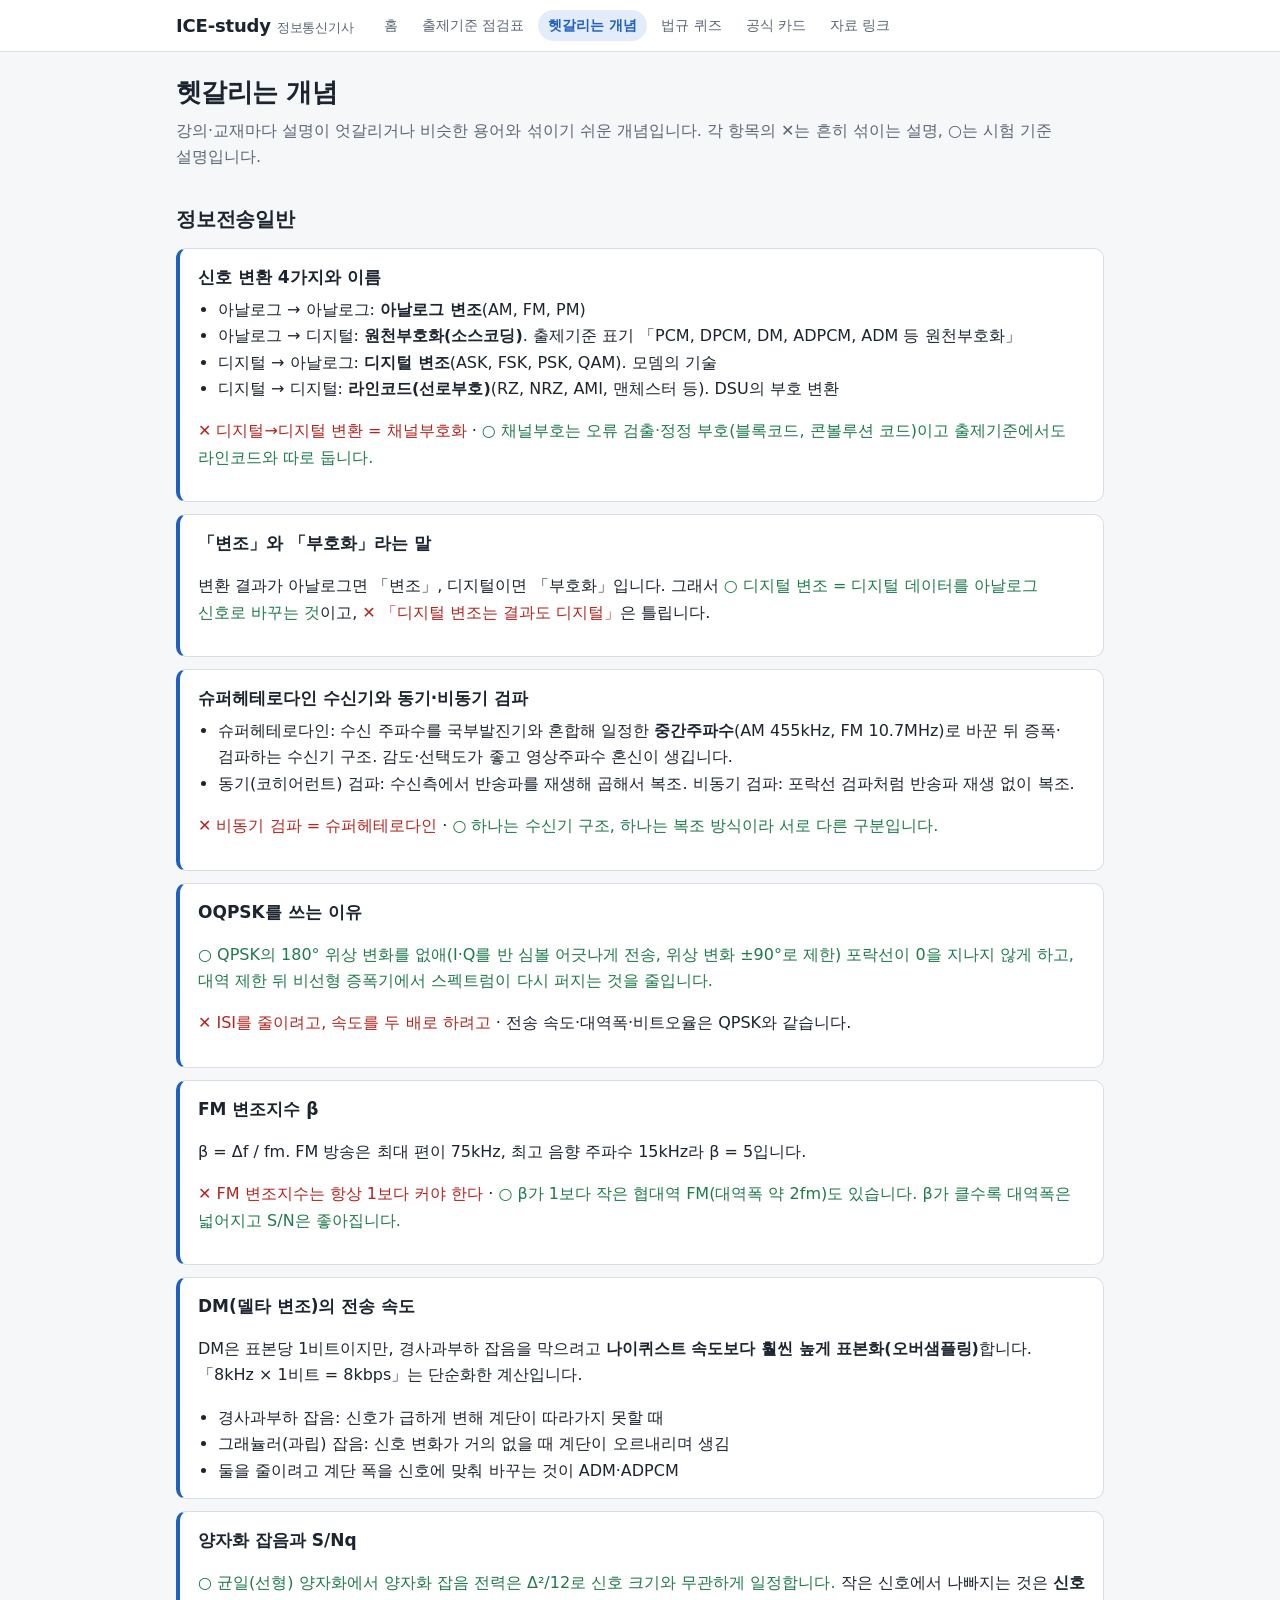
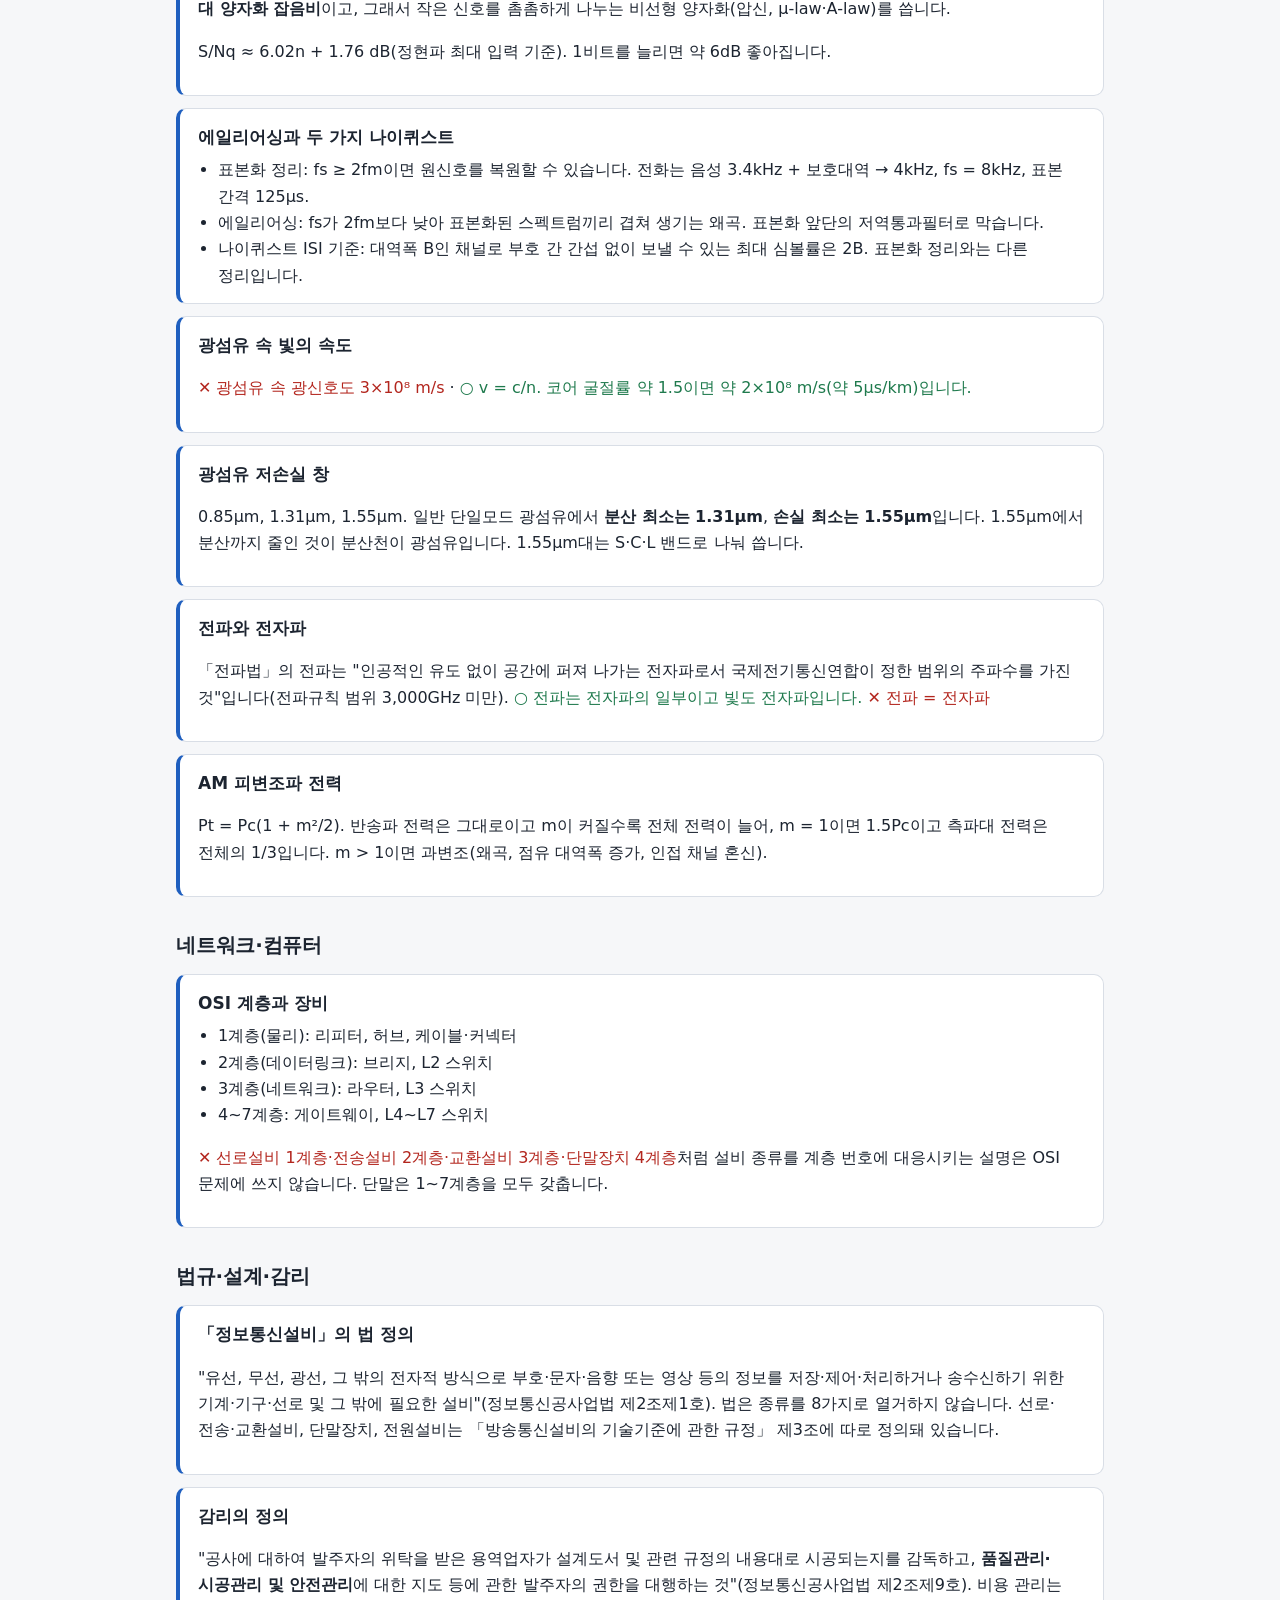
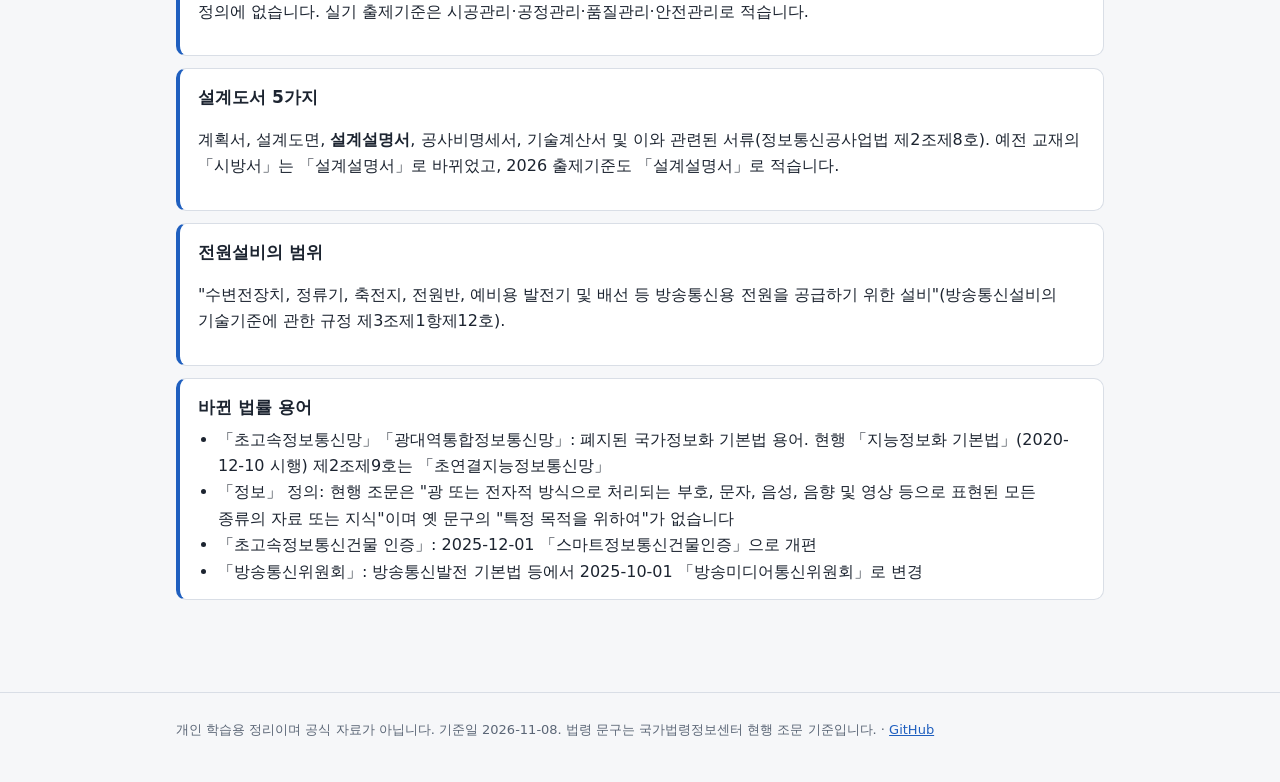
==== concepts.html @ 1193429b "정보통신기사 학습 정리 사이트 첫 판 - 홈: 시험 개요, 2026 출제기준 주요 변화, 학습 단계 - 출제기준 점검표: 필기 5과목·실기 세세항목 225개, 2025판 대비 신설" ====
<!doctype html>
<html lang="ko">
<head>
<meta charset="utf-8">
<meta name="viewport" content="width=device-width, initial-scale=1">
<title>헷갈리는 개념 · ICE-study</title>
<meta name="description" content="정보통신기사에서 혼동하기 쉬운 개념 정리">
<link rel="stylesheet" href="assets/style.css">
<link rel="icon" href="data:image/svg+xml,%3Csvg xmlns=%27http://www.w3.org/2000/svg%27 viewBox=%270 0 32 32%27%3E%3Crect width=%2732%27 height=%2732%27 rx=%277%27 fill=%27%231f5fbf%27/%3E%3Ctext x=%2716%27 y=%2721%27 font-size=%2711%27 text-anchor=%27middle%27 fill=%27white%27 font-family=%27sans-serif%27 font-weight=%27700%27%3EICE%3C/text%3E%3C/svg%3E">
</head>
<body>
<header class="site"><div class="site-inner">
  <a class="brand" href="index.html">ICE-study<small>정보통신기사</small></a>
  <nav class="menu">
    <a href="index.html">홈</a>
    <a href="syllabus.html">출제기준 점검표</a>
    <a href="concepts.html" aria-current="page">헷갈리는 개념</a>
    <a href="quiz.html">법규 퀴즈</a>
    <a href="formulas.html">공식 카드</a>
    <a href="links.html">자료 링크</a>
  </nav>
</div></header>

<main>
  <h1>헷갈리는 개념</h1>
  <p class="lead">강의·교재마다 설명이 엇갈리거나 비슷한 용어와 섞이기 쉬운 개념입니다. 각 항목의 <span class="wrong">✕</span>는 흔히 섞이는 설명, <span class="right">○</span>는 시험 기준 설명입니다.</p>

  <h2>정보전송일반</h2>

  <div class="concept">
    <h3>신호 변환 4가지와 이름</h3>
    <ul>
      <li>아날로그 → 아날로그: <b>아날로그 변조</b>(AM, FM, PM)</li>
      <li>아날로그 → 디지털: <b>원천부호화(소스코딩)</b>. 출제기준 표기 「PCM, DPCM, DM, ADPCM, ADM 등 원천부호화」</li>
      <li>디지털 → 아날로그: <b>디지털 변조</b>(ASK, FSK, PSK, QAM). 모뎀의 기술</li>
      <li>디지털 → 디지털: <b>라인코드(선로부호)</b>(RZ, NRZ, AMI, 맨체스터 등). DSU의 부호 변환</li>
    </ul>
    <p><span class="wrong">✕ 디지털→디지털 변환 = 채널부호화</span> · <span class="right">○ 채널부호는 오류 검출·정정 부호(블록코드, 콘볼루션 코드)이고 출제기준에서도 라인코드와 따로 둡니다.</span></p>
  </div>

  <div class="concept">
    <h3>「변조」와 「부호화」라는 말</h3>
    <p>변환 결과가 아날로그면 「변조」, 디지털이면 「부호화」입니다. 그래서 <span class="right">○ 디지털 변조 = 디지털 데이터를 아날로그 신호로 바꾸는 것</span>이고, <span class="wrong">✕ 「디지털 변조는 결과도 디지털」</span>은 틀립니다.</p>
  </div>

  <div class="concept">
    <h3>슈퍼헤테로다인 수신기와 동기·비동기 검파</h3>
    <ul>
      <li>슈퍼헤테로다인: 수신 주파수를 국부발진기와 혼합해 일정한 <b>중간주파수</b>(AM 455kHz, FM 10.7MHz)로 바꾼 뒤 증폭·검파하는 수신기 구조. 감도·선택도가 좋고 영상주파수 혼신이 생깁니다.</li>
      <li>동기(코히어런트) 검파: 수신측에서 반송파를 재생해 곱해서 복조. 비동기 검파: 포락선 검파처럼 반송파 재생 없이 복조.</li>
    </ul>
    <p><span class="wrong">✕ 비동기 검파 = 슈퍼헤테로다인</span> · <span class="right">○ 하나는 수신기 구조, 하나는 복조 방식이라 서로 다른 구분입니다.</span></p>
  </div>

  <div class="concept">
    <h3>OQPSK를 쓰는 이유</h3>
    <p><span class="right">○ QPSK의 180° 위상 변화를 없애(I·Q를 반 심볼 어긋나게 전송, 위상 변화 ±90°로 제한) 포락선이 0을 지나지 않게 하고, 대역 제한 뒤 비선형 증폭기에서 스펙트럼이 다시 퍼지는 것을 줄입니다.</span></p>
    <p><span class="wrong">✕ ISI를 줄이려고, 속도를 두 배로 하려고</span> · 전송 속도·대역폭·비트오율은 QPSK와 같습니다.</p>
  </div>

  <div class="concept">
    <h3>FM 변조지수 β</h3>
    <p>β = Δf / fm. FM 방송은 최대 편이 75kHz, 최고 음향 주파수 15kHz라 β = 5입니다.</p>
    <p><span class="wrong">✕ FM 변조지수는 항상 1보다 커야 한다</span> · <span class="right">○ β가 1보다 작은 협대역 FM(대역폭 약 2fm)도 있습니다. β가 클수록 대역폭은 넓어지고 S/N은 좋아집니다.</span></p>
  </div>

  <div class="concept">
    <h3>DM(델타 변조)의 전송 속도</h3>
    <p>DM은 표본당 1비트이지만, 경사과부하 잡음을 막으려고 <b>나이퀴스트 속도보다 훨씬 높게 표본화(오버샘플링)</b>합니다. 「8kHz × 1비트 = 8kbps」는 단순화한 계산입니다.</p>
    <ul>
      <li>경사과부하 잡음: 신호가 급하게 변해 계단이 따라가지 못할 때</li>
      <li>그래뉼러(과립) 잡음: 신호 변화가 거의 없을 때 계단이 오르내리며 생김</li>
      <li>둘을 줄이려고 계단 폭을 신호에 맞춰 바꾸는 것이 ADM·ADPCM</li>
    </ul>
  </div>

  <div class="concept">
    <h3>양자화 잡음과 S/Nq</h3>
    <p><span class="right">○ 균일(선형) 양자화에서 양자화 잡음 전력은 Δ²/12로 신호 크기와 무관하게 일정합니다.</span> 작은 신호에서 나빠지는 것은 <b>신호 대 양자화 잡음비</b>이고, 그래서 작은 신호를 촘촘하게 나누는 비선형 양자화(압신, μ-law·A-law)를 씁니다.</p>
    <p>S/Nq ≈ 6.02n + 1.76 dB(정현파 최대 입력 기준). 1비트를 늘리면 약 6dB 좋아집니다.</p>
  </div>

  <div class="concept">
    <h3>에일리어싱과 두 가지 나이퀴스트</h3>
    <ul>
      <li>표본화 정리: fs ≥ 2fm이면 원신호를 복원할 수 있습니다. 전화는 음성 3.4kHz + 보호대역 → 4kHz, fs = 8kHz, 표본 간격 125μs.</li>
      <li>에일리어싱: fs가 2fm보다 낮아 표본화된 스펙트럼끼리 겹쳐 생기는 왜곡. 표본화 앞단의 저역통과필터로 막습니다.</li>
      <li>나이퀴스트 ISI 기준: 대역폭 B인 채널로 부호 간 간섭 없이 보낼 수 있는 최대 심볼률은 2B. 표본화 정리와는 다른 정리입니다.</li>
    </ul>
  </div>

  <div class="concept">
    <h3>광섬유 속 빛의 속도</h3>
    <p><span class="wrong">✕ 광섬유 속 광신호도 3×10⁸ m/s</span> · <span class="right">○ v = c/n. 코어 굴절률 약 1.5이면 약 2×10⁸ m/s(약 5μs/km)입니다.</span></p>
  </div>

  <div class="concept">
    <h3>광섬유 저손실 창</h3>
    <p>0.85μm, 1.31μm, 1.55μm. 일반 단일모드 광섬유에서 <b>분산 최소는 1.31μm</b>, <b>손실 최소는 1.55μm</b>입니다. 1.55μm에서 분산까지 줄인 것이 분산천이 광섬유입니다. 1.55μm대는 S·C·L 밴드로 나눠 씁니다.</p>
  </div>

  <div class="concept">
    <h3>전파와 전자파</h3>
    <p>「전파법」의 전파는 "인공적인 유도 없이 공간에 퍼져 나가는 전자파로서 국제전기통신연합이 정한 범위의 주파수를 가진 것"입니다(전파규칙 범위 3,000GHz 미만). <span class="right">○ 전파는 전자파의 일부이고 빛도 전자파입니다.</span> <span class="wrong">✕ 전파 = 전자파</span></p>
  </div>

  <div class="concept">
    <h3>AM 피변조파 전력</h3>
    <p>Pt = Pc(1 + m²/2). 반송파 전력은 그대로이고 m이 커질수록 전체 전력이 늘어, m = 1이면 1.5Pc이고 측파대 전력은 전체의 1/3입니다. m > 1이면 과변조(왜곡, 점유 대역폭 증가, 인접 채널 혼신).</p>
  </div>

  <h2>네트워크·컴퓨터</h2>

  <div class="concept">
    <h3>OSI 계층과 장비</h3>
    <ul>
      <li>1계층(물리): 리피터, 허브, 케이블·커넥터</li>
      <li>2계층(데이터링크): 브리지, L2 스위치</li>
      <li>3계층(네트워크): 라우터, L3 스위치</li>
      <li>4~7계층: 게이트웨이, L4~L7 스위치</li>
    </ul>
    <p><span class="wrong">✕ 선로설비 1계층·전송설비 2계층·교환설비 3계층·단말장치 4계층</span>처럼 설비 종류를 계층 번호에 대응시키는 설명은 OSI 문제에 쓰지 않습니다. 단말은 1~7계층을 모두 갖춥니다.</p>
  </div>

  <h2>법규·설계·감리</h2>

  <div class="concept">
    <h3>「정보통신설비」의 법 정의</h3>
    <p>"유선, 무선, 광선, 그 밖의 전자적 방식으로 부호·문자·음향 또는 영상 등의 정보를 저장·제어·처리하거나 송수신하기 위한 기계·기구·선로 및 그 밖에 필요한 설비"(정보통신공사업법 제2조제1호). 법은 종류를 8가지로 열거하지 않습니다. 선로·전송·교환설비, 단말장치, 전원설비는 「방송통신설비의 기술기준에 관한 규정」 제3조에 따로 정의돼 있습니다.</p>
  </div>

  <div class="concept">
    <h3>감리의 정의</h3>
    <p>"공사에 대하여 발주자의 위탁을 받은 용역업자가 설계도서 및 관련 규정의 내용대로 시공되는지를 감독하고, <b>품질관리·시공관리 및 안전관리</b>에 대한 지도 등에 관한 발주자의 권한을 대행하는 것"(정보통신공사업법 제2조제9호). 비용 관리는 정의에 없습니다. 실기 출제기준은 시공관리·공정관리·품질관리·안전관리로 적습니다.</p>
  </div>

  <div class="concept">
    <h3>설계도서 5가지</h3>
    <p>계획서, 설계도면, <b>설계설명서</b>, 공사비명세서, 기술계산서 및 이와 관련된 서류(정보통신공사업법 제2조제8호). 예전 교재의 「시방서」는 「설계설명서」로 바뀌었고, 2026 출제기준도 「설계설명서」로 적습니다.</p>
  </div>

  <div class="concept">
    <h3>전원설비의 범위</h3>
    <p>"수변전장치, 정류기, 축전지, 전원반, 예비용 발전기 및 배선 등 방송통신용 전원을 공급하기 위한 설비"(방송통신설비의 기술기준에 관한 규정 제3조제1항제12호).</p>
  </div>

  <div class="concept">
    <h3>바뀐 법률 용어</h3>
    <ul>
      <li>「초고속정보통신망」「광대역통합정보통신망」: 폐지된 국가정보화 기본법 용어. 현행 「지능정보화 기본법」(2020-12-10 시행) 제2조제9호는 「초연결지능정보통신망」</li>
      <li>「정보」 정의: 현행 조문은 "광 또는 전자적 방식으로 처리되는 부호, 문자, 음성, 음향 및 영상 등으로 표현된 모든 종류의 자료 또는 지식"이며 옛 문구의 "특정 목적을 위하여"가 없습니다</li>
      <li>「초고속정보통신건물 인증」: 2025-12-01 「스마트정보통신건물인증」으로 개편</li>
      <li>「방송통신위원회」: 방송통신발전 기본법 등에서 2025-10-01 「방송미디어통신위원회」로 변경</li>
    </ul>
  </div>
</main>

<footer class="site"><div class="site-inner">
  개인 학습용 정리이며 공식 자료가 아닙니다. 기준일 2026-11-08. 법령 문구는 국가법령정보센터 현행 조문 기준입니다.
  · <a href="https://github.com/sumilee-phd/ICE-study">GitHub</a>
</div></footer>
</body>
</html>
---- assets/style.css ----
:root {
  --bg: #f6f7f9;
  --surface: #ffffff;
  --surface-2: #eef1f5;
  --text: #1c2430;
  --muted: #5b6676;
  --line: #d9dee6;
  --accent: #1f5fbf;
  --accent-soft: #e3ecfa;
  --new: #b4501b;
  --new-soft: #fbeadf;
  --ok: #1f7a4d;
  --ok-soft: #e1f3ea;
  --bad: #b3261e;
  --bad-soft: #fbe4e2;
  --radius: 10px;
  --font: "Pretendard", "Apple SD Gothic Neo", "Malgun Gothic", "Noto Sans KR", system-ui, sans-serif;
  --mono: "D2Coding", "Consolas", ui-monospace, monospace;
}
@media (prefers-color-scheme: dark) {
  :root {
    --bg: #12161c;
    --surface: #1a2029;
    --surface-2: #232b36;
    --text: #e6eaf0;
    --muted: #9aa5b4;
    --line: #2f3946;
    --accent: #7fb0ff;
    --accent-soft: #1d2d47;
    --new: #f0a06a;
    --new-soft: #3a2619;
    --ok: #6fd3a0;
    --ok-soft: #173327;
    --bad: #ff8a80;
    --bad-soft: #3d1e1c;
  }
}
* { box-sizing: border-box; }
html { -webkit-text-size-adjust: 100%; }
body {
  margin: 0;
  background: var(--bg);
  color: var(--text);
  font-family: var(--font);
  font-size: 16px;
  line-height: 1.65;
  word-break: keep-all;
  overflow-wrap: anywhere;
}
a { color: var(--accent); }
header.site {
  background: var(--surface);
  border-bottom: 1px solid var(--line);
  position: sticky;
  top: 0;
  z-index: 10;
}
.site-inner, main { max-width: 960px; margin: 0 auto; padding: 0 16px; }
.site-inner { display: flex; flex-wrap: wrap; align-items: center; gap: 8px 20px; padding-top: 10px; padding-bottom: 10px; }
.brand { font-weight: 800; font-size: 18px; color: var(--text); text-decoration: none; letter-spacing: -0.01em; }
.brand small { font-weight: 500; color: var(--muted); font-size: 13px; margin-left: 6px; }
nav.menu { display: flex; flex-wrap: wrap; gap: 4px; }
nav.menu a {
  text-decoration: none;
  color: var(--muted);
  padding: 4px 10px;
  border-radius: 999px;
  font-size: 14px;
}
nav.menu a:hover { background: var(--surface-2); color: var(--text); }
nav.menu a[aria-current="page"] { background: var(--accent-soft); color: var(--accent); font-weight: 700; }
main { padding-top: 24px; padding-bottom: 48px; }
h1 { font-size: 26px; line-height: 1.3; margin: 0 0 8px; letter-spacing: -0.02em; }
h2 { font-size: 20px; margin: 32px 0 12px; letter-spacing: -0.01em; }
h3 { font-size: 17px; margin: 20px 0 8px; }
p.lead { color: var(--muted); margin: 0 0 20px; }
.note { font-size: 14px; color: var(--muted); }
.grid { display: grid; grid-template-columns: repeat(auto-fill, minmax(260px, 1fr)); gap: 12px; }
.card {
  background: var(--surface);
  border: 1px solid var(--line);
  border-radius: var(--radius);
  padding: 16px 18px;
}
a.card { display: block; text-decoration: none; color: var(--text); }
a.card:hover { border-color: var(--accent); }
.card h3 { margin-top: 0; }
.card p { margin: 6px 0 0; color: var(--muted); font-size: 15px; }
table { width: 100%; border-collapse: collapse; background: var(--surface); border: 1px solid var(--line); border-radius: var(--radius); overflow: hidden; font-size: 15px; }
th, td { text-align: left; padding: 9px 12px; border-bottom: 1px solid var(--line); vertical-align: top; }
th { background: var(--surface-2); font-weight: 700; }
tr:last-child td { border-bottom: 0; }
.table-wrap { overflow-x: auto; }
.tag { display: inline-block; font-size: 12px; font-weight: 700; padding: 1px 7px; border-radius: 999px; vertical-align: 1px; margin-left: 4px; white-space: nowrap; }
.tag.new { background: var(--new-soft); color: var(--new); }
.tag.chg { background: var(--accent-soft); color: var(--accent); }
.tag.ok { background: var(--ok-soft); color: var(--ok); }
.tag.bad { background: var(--bad-soft); color: var(--bad); }
code, .formula { font-family: var(--mono); }
.formula {
  display: block;
  background: var(--surface-2);
  border-radius: 8px;
  padding: 10px 12px;
  margin: 8px 0;
  font-size: 15px;
  overflow-x: auto;
  white-space: pre-wrap;
}
button, .btn {
  font: inherit;
  font-size: 14px;
  border: 1px solid var(--line);
  background: var(--surface);
  color: var(--text);
  padding: 6px 14px;
  border-radius: 8px;
  cursor: pointer;
}
button:hover { border-color: var(--accent); }
button.primary { background: var(--accent); border-color: var(--accent); color: #fff; }
@media (prefers-color-scheme: dark) { button.primary { color: #0d1420; } }
.toolbar { display: flex; flex-wrap: wrap; gap: 8px; align-items: center; margin: 12px 0 16px; }
.toolbar label { font-size: 14px; color: var(--muted); display: inline-flex; gap: 6px; align-items: center; }

/* 출제기준 점검표 */
details.subject { background: var(--surface); border: 1px solid var(--line); border-radius: var(--radius); margin-bottom: 12px; }
details.subject > summary { cursor: pointer; padding: 14px 18px; font-weight: 800; font-size: 17px; display: flex; flex-wrap: wrap; gap: 8px 12px; align-items: center; list-style: none; }
details.subject > summary::-webkit-details-marker { display: none; }
details.subject > summary::before { content: "▸"; color: var(--muted); }
details.subject[open] > summary::before { content: "▾"; }
.progress { flex: 1 1 160px; min-width: 120px; height: 8px; background: var(--surface-2); border-radius: 999px; overflow: hidden; }
.progress > span { display: block; height: 100%; background: var(--accent); width: 0; transition: width .2s; }
.pct { font-size: 13px; font-weight: 600; color: var(--muted); }
.subject-body { padding: 0 18px 14px; }
.main-item { margin-top: 14px; }
.main-item > h3 { font-size: 16px; margin: 0 0 6px; padding-top: 10px; border-top: 1px solid var(--line); }
.sub-item { margin: 8px 0 4px 2px; font-weight: 700; font-size: 15px; color: var(--muted); }
ul.checks { list-style: none; margin: 0; padding: 0; }
ul.checks li { display: flex; gap: 10px; align-items: flex-start; padding: 5px 0; }
ul.checks input { margin-top: 5px; width: 17px; height: 17px; flex: 0 0 auto; accent-color: var(--accent); }
ul.checks li.done label { color: var(--muted); text-decoration: line-through; text-decoration-color: var(--line); }
.hidden { display: none !important; }

/* 개념 카드 */
.concept { background: var(--surface); border: 1px solid var(--line); border-left: 4px solid var(--accent); border-radius: var(--radius); padding: 14px 18px; margin-bottom: 12px; }
.concept h3 { margin: 0 0 6px; }
.concept .wrong { color: var(--bad); }
.concept .right { color: var(--ok); }
.concept ul { margin: 6px 0 0; padding-left: 20px; }

/* 퀴즈 */
.q { background: var(--surface); border: 1px solid var(--line); border-radius: var(--radius); padding: 14px 18px; margin-bottom: 12px; }
.q .stem { font-weight: 600; margin-bottom: 10px; }
.q .opts { display: flex; flex-wrap: wrap; gap: 8px; }
.q .opts button { min-width: 64px; text-align: left; }
.q .opts.col { flex-direction: column; }
.q .opts.col button { width: 100%; }
.q button.correct { background: var(--ok-soft); border-color: var(--ok); color: var(--ok); font-weight: 700; }
.q button.incorrect { background: var(--bad-soft); border-color: var(--bad); color: var(--bad); }
.q .exp { margin-top: 10px; font-size: 15px; padding: 10px 12px; border-radius: 8px; background: var(--surface-2); }
.q .src { display: block; margin-top: 4px; font-size: 13px; color: var(--muted); }
.score { position: sticky; top: 58px; background: var(--surface); border: 1px solid var(--line); border-radius: var(--radius); padding: 8px 14px; font-weight: 700; z-index: 5; }

footer.site { border-top: 1px solid var(--line); margin-top: 32px; padding: 16px 0 32px; color: var(--muted); font-size: 13px; }
footer.site .site-inner { display: block; }
@media (max-width: 520px) {
  h1 { font-size: 22px; }
  .score { top: 96px; }
}
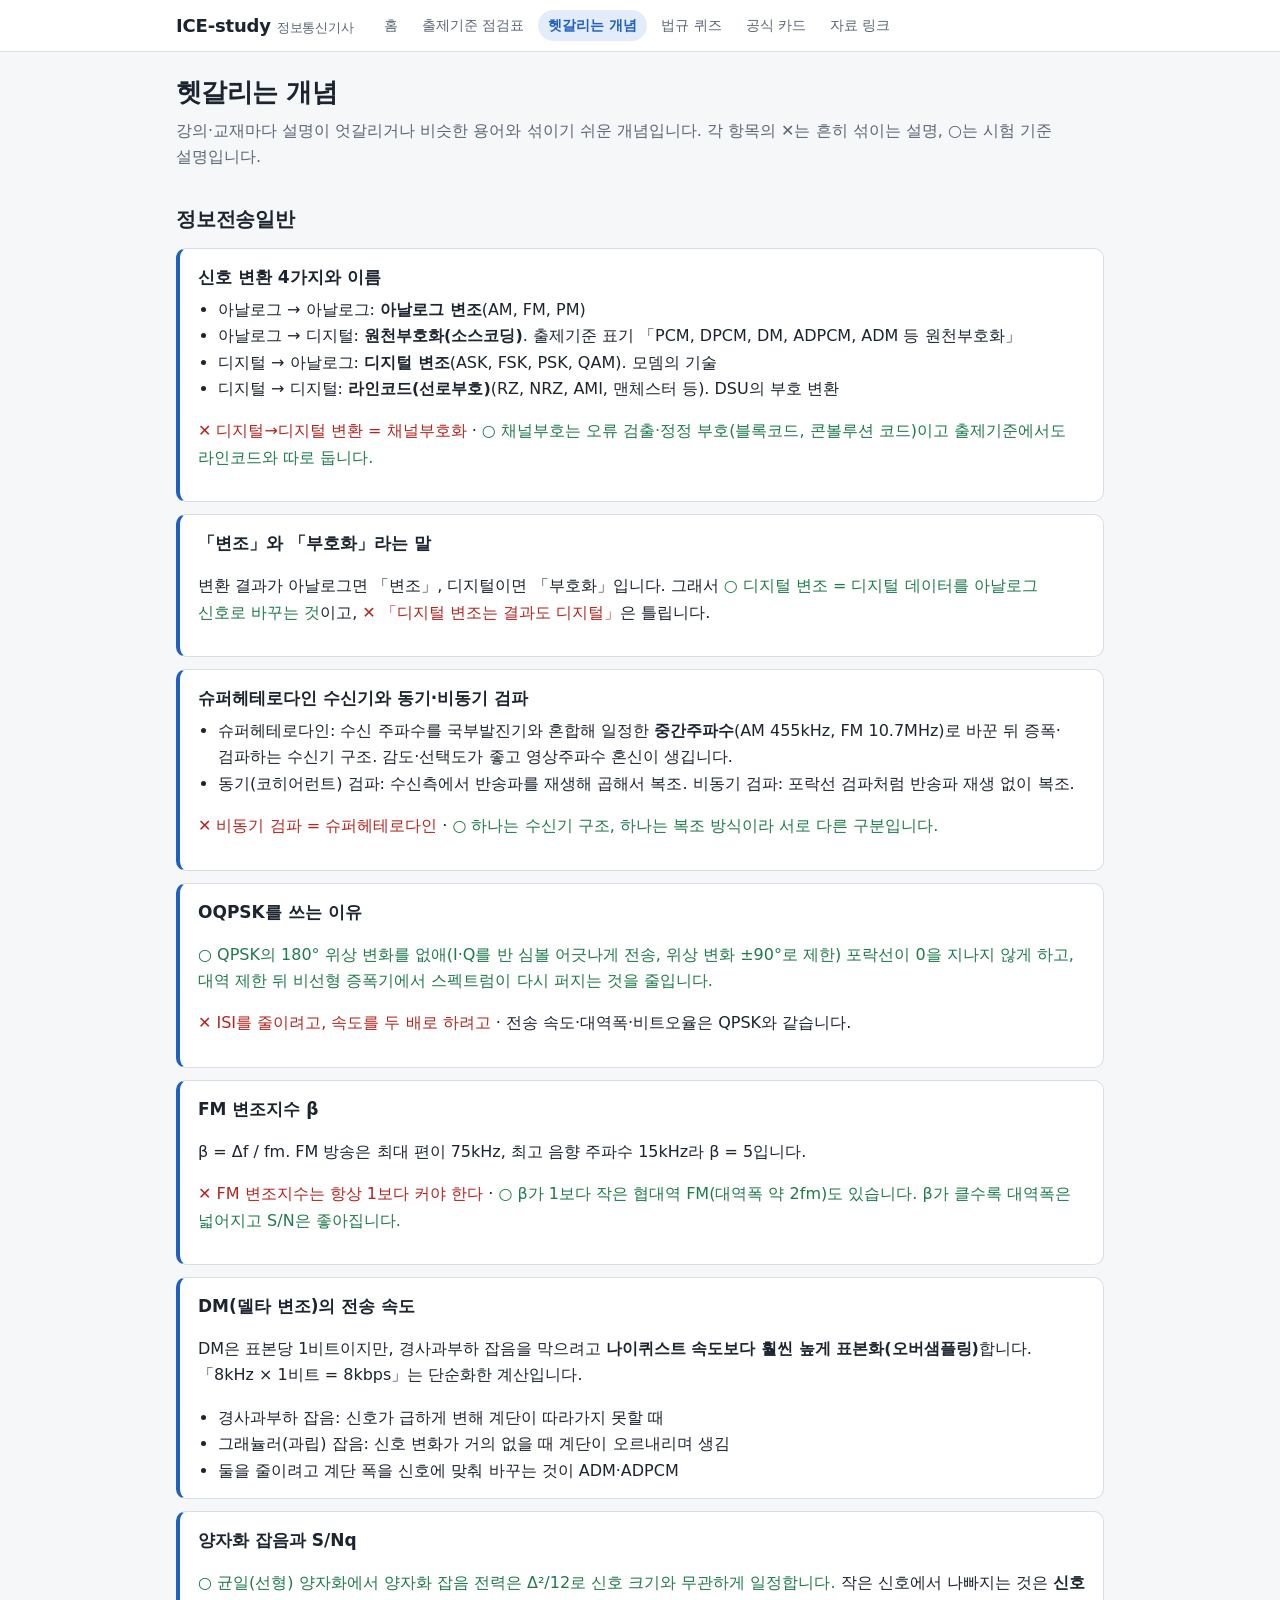
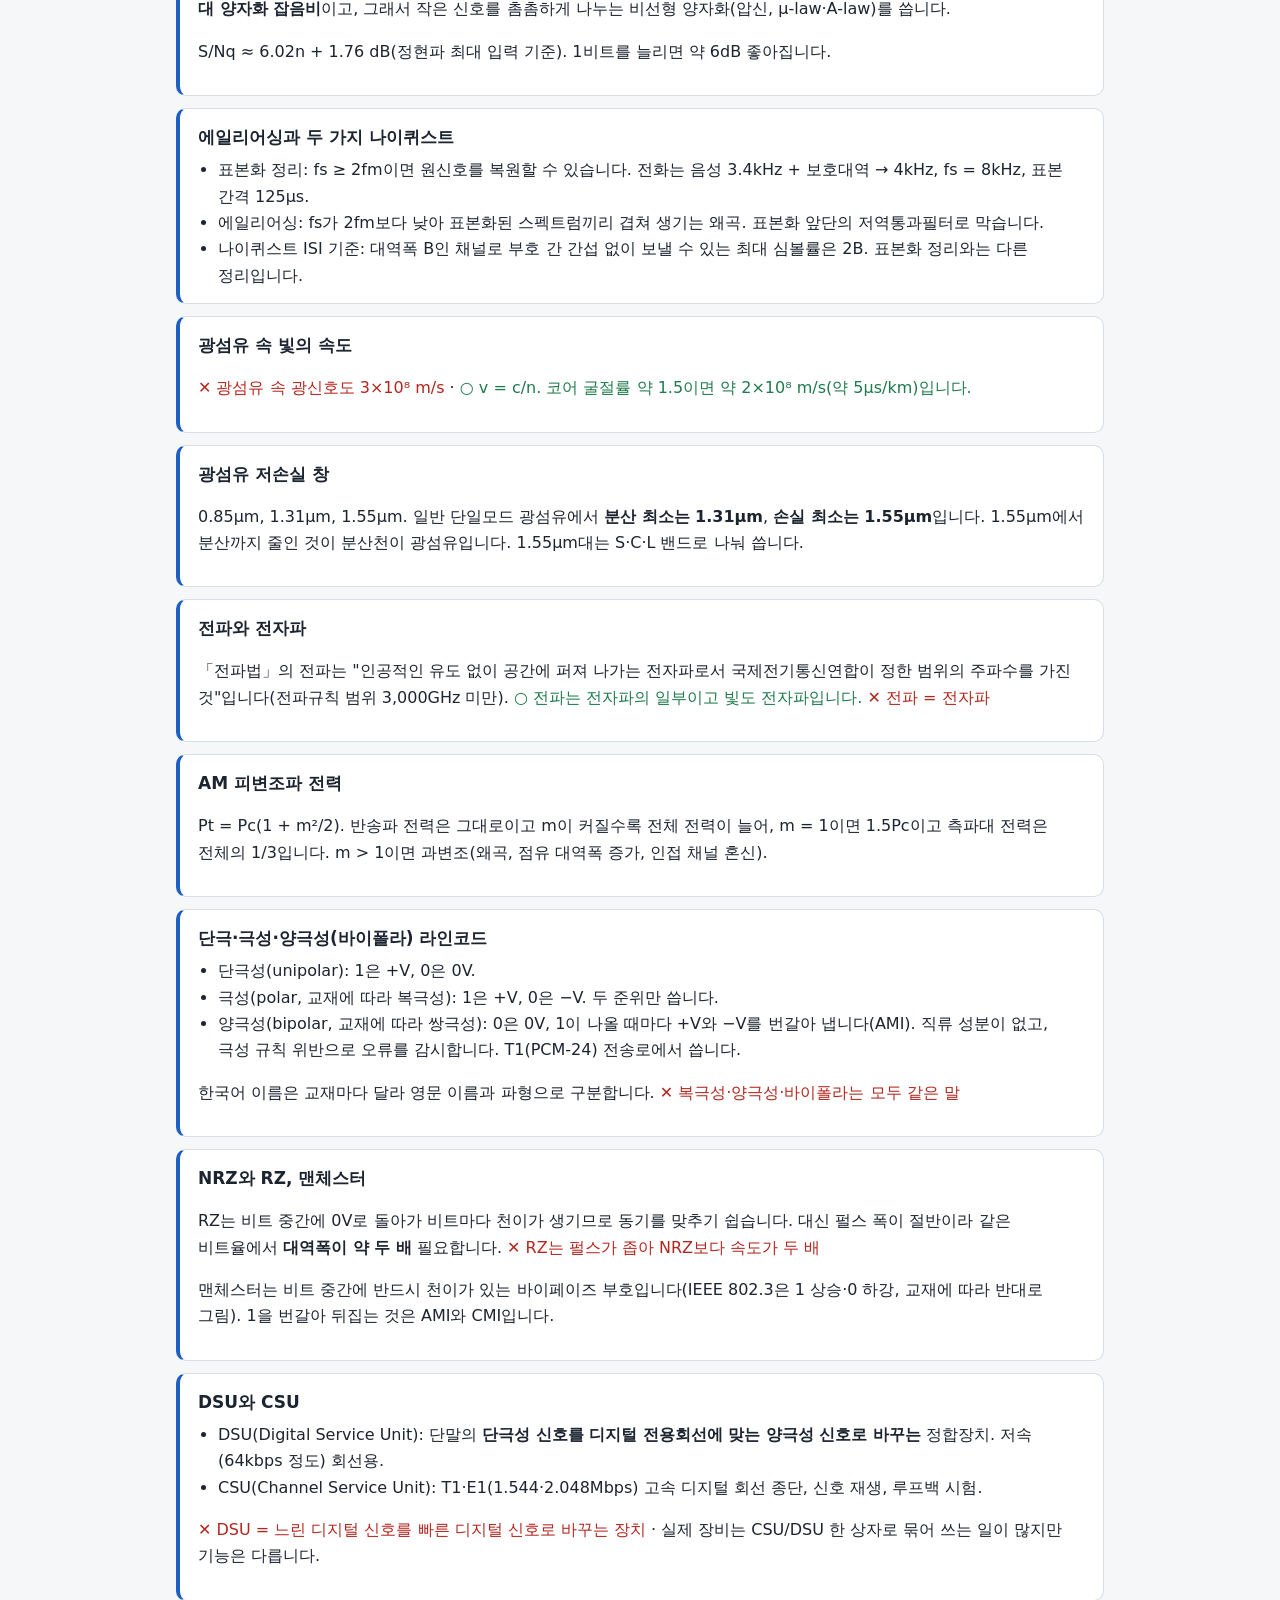
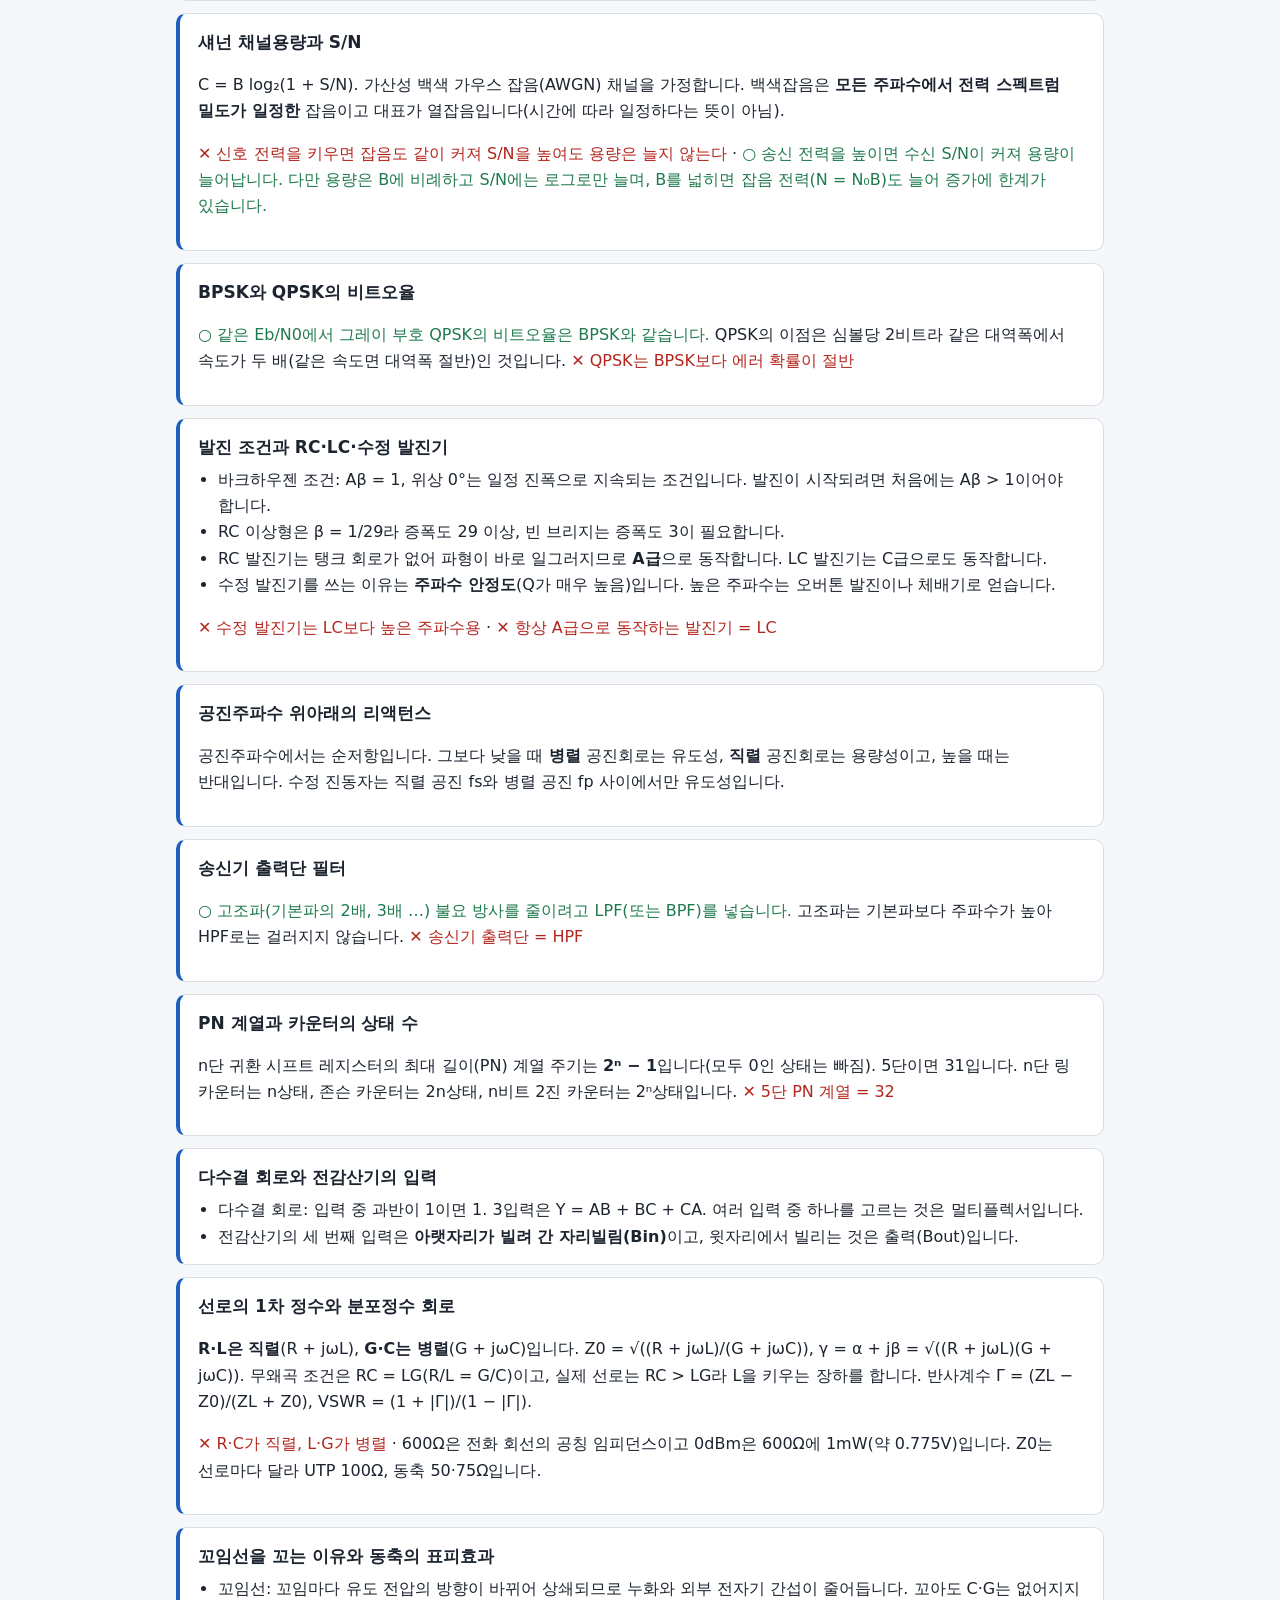
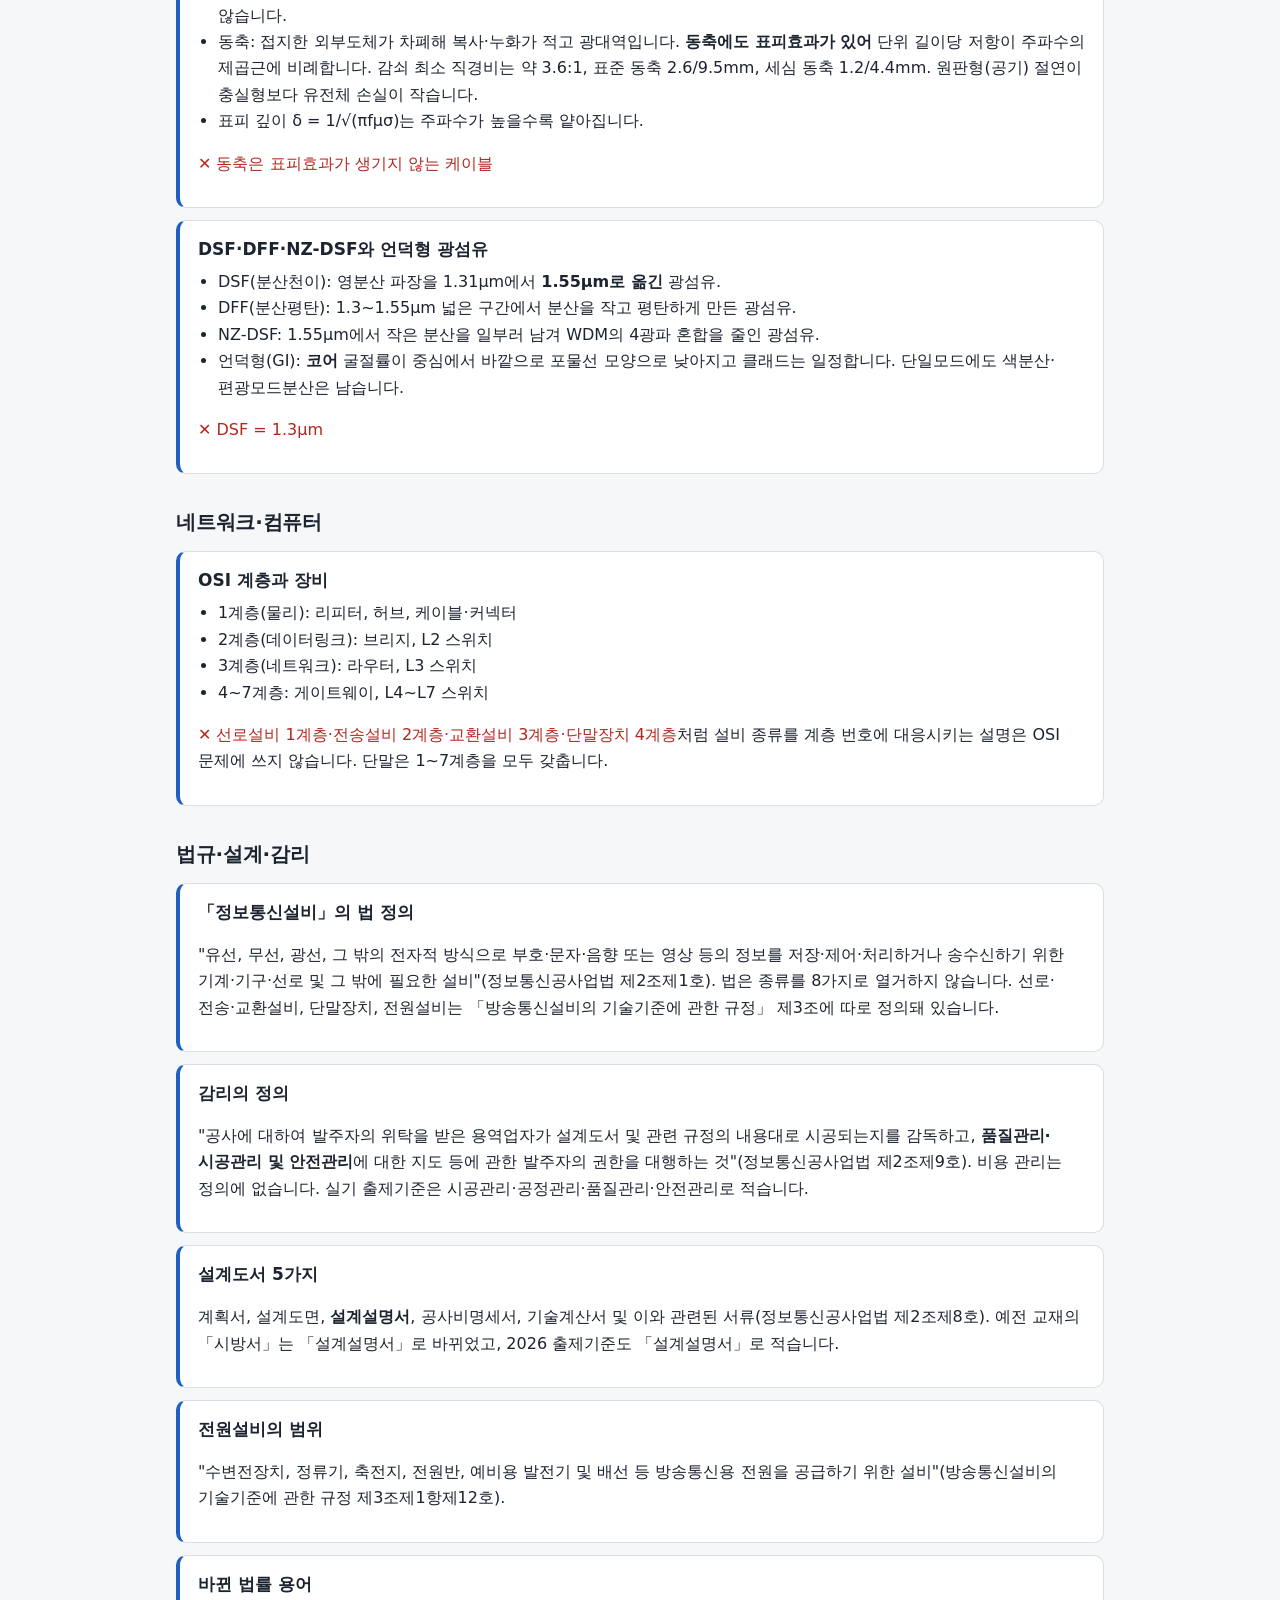
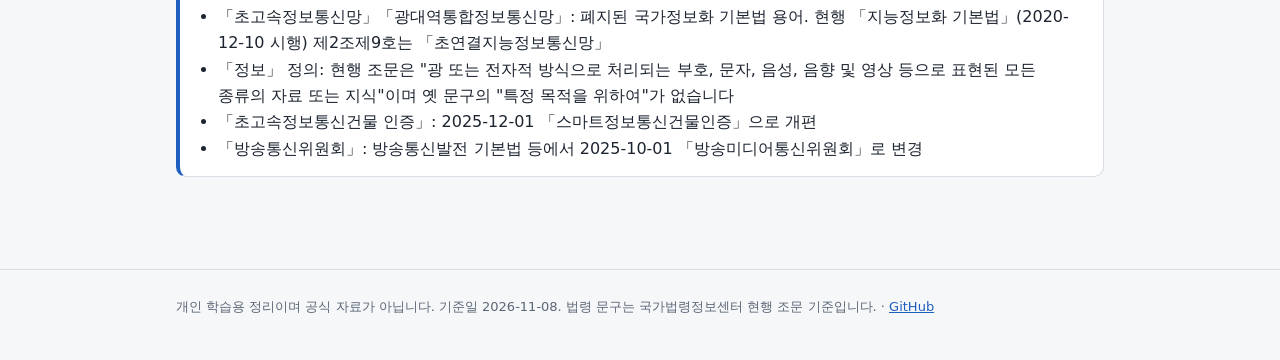
==== commit 5085f0f1: "헷갈리는 개념: 라인코드·채널용량·발진·논리회로·유선선로 카드 13개 추가 단극·극성·양극성, NRZ·RZ와 맨체스터, DSU·CSU, 섀넌 용량과 S/N, BPSK·QPSK 비트" ====
--- a/concepts.html
+++ b/concepts.html
@@ -109,6 +109,103 @@
     <p>Pt = Pc(1 + m²/2). 반송파 전력은 그대로이고 m이 커질수록 전체 전력이 늘어, m = 1이면 1.5Pc이고 측파대 전력은 전체의 1/3입니다. m > 1이면 과변조(왜곡, 점유 대역폭 증가, 인접 채널 혼신).</p>
   </div>
 
+  <div class="concept">
+    <h3>단극·극성·양극성(바이폴라) 라인코드</h3>
+    <ul>
+      <li>단극성(unipolar): 1은 +V, 0은 0V.</li>
+      <li>극성(polar, 교재에 따라 복극성): 1은 +V, 0은 −V. 두 준위만 씁니다.</li>
+      <li>양극성(bipolar, 교재에 따라 쌍극성): 0은 0V, 1이 나올 때마다 +V와 −V를 번갈아 냅니다(AMI). 직류 성분이 없고, 극성 규칙 위반으로 오류를 감시합니다. T1(PCM-24) 전송로에서 씁니다.</li>
+    </ul>
+    <p>한국어 이름은 교재마다 달라 영문 이름과 파형으로 구분합니다. <span class="wrong">✕ 복극성·양극성·바이폴라는 모두 같은 말</span></p>
+  </div>
+
+  <div class="concept">
+    <h3>NRZ와 RZ, 맨체스터</h3>
+    <p>RZ는 비트 중간에 0V로 돌아가 비트마다 천이가 생기므로 동기를 맞추기 쉽습니다. 대신 펄스 폭이 절반이라 같은 비트율에서 <b>대역폭이 약 두 배</b> 필요합니다. <span class="wrong">✕ RZ는 펄스가 좁아 NRZ보다 속도가 두 배</span></p>
+    <p>맨체스터는 비트 중간에 반드시 천이가 있는 바이페이즈 부호입니다(IEEE 802.3은 1 상승·0 하강, 교재에 따라 반대로 그림). 1을 번갈아 뒤집는 것은 AMI와 CMI입니다.</p>
+  </div>
+
+  <div class="concept">
+    <h3>DSU와 CSU</h3>
+    <ul>
+      <li>DSU(Digital Service Unit): 단말의 <b>단극성 신호를 디지털 전용회선에 맞는 양극성 신호로 바꾸는</b> 정합장치. 저속(64kbps 정도) 회선용.</li>
+      <li>CSU(Channel Service Unit): T1·E1(1.544·2.048Mbps) 고속 디지털 회선 종단, 신호 재생, 루프백 시험.</li>
+    </ul>
+    <p><span class="wrong">✕ DSU = 느린 디지털 신호를 빠른 디지털 신호로 바꾸는 장치</span> · 실제 장비는 CSU/DSU 한 상자로 묶어 쓰는 일이 많지만 기능은 다릅니다.</p>
+  </div>
+
+  <div class="concept">
+    <h3>섀넌 채널용량과 S/N</h3>
+    <p>C = B log₂(1 + S/N). 가산성 백색 가우스 잡음(AWGN) 채널을 가정합니다. 백색잡음은 <b>모든 주파수에서 전력 스펙트럼 밀도가 일정한</b> 잡음이고 대표가 열잡음입니다(시간에 따라 일정하다는 뜻이 아님).</p>
+    <p><span class="wrong">✕ 신호 전력을 키우면 잡음도 같이 커져 S/N을 높여도 용량은 늘지 않는다</span> · <span class="right">○ 송신 전력을 높이면 수신 S/N이 커져 용량이 늘어납니다. 다만 용량은 B에 비례하고 S/N에는 로그로만 늘며, B를 넓히면 잡음 전력(N = N₀B)도 늘어 증가에 한계가 있습니다.</span></p>
+  </div>
+
+  <div class="concept">
+    <h3>BPSK와 QPSK의 비트오율</h3>
+    <p><span class="right">○ 같은 Eb/N0에서 그레이 부호 QPSK의 비트오율은 BPSK와 같습니다.</span> QPSK의 이점은 심볼당 2비트라 같은 대역폭에서 속도가 두 배(같은 속도면 대역폭 절반)인 것입니다. <span class="wrong">✕ QPSK는 BPSK보다 에러 확률이 절반</span></p>
+  </div>
+
+  <div class="concept">
+    <h3>발진 조건과 RC·LC·수정 발진기</h3>
+    <ul>
+      <li>바크하우젠 조건: Aβ = 1, 위상 0°는 일정 진폭으로 지속되는 조건입니다. 발진이 시작되려면 처음에는 Aβ &gt; 1이어야 합니다.</li>
+      <li>RC 이상형은 β = 1/29라 증폭도 29 이상, 빈 브리지는 증폭도 3이 필요합니다.</li>
+      <li>RC 발진기는 탱크 회로가 없어 파형이 바로 일그러지므로 <b>A급</b>으로 동작합니다. LC 발진기는 C급으로도 동작합니다.</li>
+      <li>수정 발진기를 쓰는 이유는 <b>주파수 안정도</b>(Q가 매우 높음)입니다. 높은 주파수는 오버톤 발진이나 체배기로 얻습니다.</li>
+    </ul>
+    <p><span class="wrong">✕ 수정 발진기는 LC보다 높은 주파수용</span> · <span class="wrong">✕ 항상 A급으로 동작하는 발진기 = LC</span></p>
+  </div>
+
+  <div class="concept">
+    <h3>공진주파수 위아래의 리액턴스</h3>
+    <p>공진주파수에서는 순저항입니다. 그보다 낮을 때 <b>병렬</b> 공진회로는 유도성, <b>직렬</b> 공진회로는 용량성이고, 높을 때는 반대입니다. 수정 진동자는 직렬 공진 fs와 병렬 공진 fp 사이에서만 유도성입니다.</p>
+  </div>
+
+  <div class="concept">
+    <h3>송신기 출력단 필터</h3>
+    <p><span class="right">○ 고조파(기본파의 2배, 3배 …) 불요 방사를 줄이려고 LPF(또는 BPF)를 넣습니다.</span> 고조파는 기본파보다 주파수가 높아 HPF로는 걸러지지 않습니다. <span class="wrong">✕ 송신기 출력단 = HPF</span></p>
+  </div>
+
+  <div class="concept">
+    <h3>PN 계열과 카운터의 상태 수</h3>
+    <p>n단 귀환 시프트 레지스터의 최대 길이(PN) 계열 주기는 <b>2ⁿ − 1</b>입니다(모두 0인 상태는 빠짐). 5단이면 31입니다. n단 링 카운터는 n상태, 존슨 카운터는 2n상태, n비트 2진 카운터는 2ⁿ상태입니다. <span class="wrong">✕ 5단 PN 계열 = 32</span></p>
+  </div>
+
+  <div class="concept">
+    <h3>다수결 회로와 전감산기의 입력</h3>
+    <ul>
+      <li>다수결 회로: 입력 중 과반이 1이면 1. 3입력은 Y = AB + BC + CA. 여러 입력 중 하나를 고르는 것은 멀티플렉서입니다.</li>
+      <li>전감산기의 세 번째 입력은 <b>아랫자리가 빌려 간 자리빌림(Bin)</b>이고, 윗자리에서 빌리는 것은 출력(Bout)입니다.</li>
+    </ul>
+  </div>
+
+  <div class="concept">
+    <h3>선로의 1차 정수와 분포정수 회로</h3>
+    <p><b>R·L은 직렬</b>(R + jωL), <b>G·C는 병렬</b>(G + jωC)입니다. Z0 = √((R + jωL)/(G + jωC)), γ = α + jβ = √((R + jωL)(G + jωC)). 무왜곡 조건은 RC = LG(R/L = G/C)이고, 실제 선로는 RC &gt; LG라 L을 키우는 장하를 합니다. 반사계수 Γ = (ZL − Z0)/(ZL + Z0), VSWR = (1 + |Γ|)/(1 − |Γ|).</p>
+    <p><span class="wrong">✕ R·C가 직렬, L·G가 병렬</span> · 600Ω은 전화 회선의 공칭 임피던스이고 0dBm은 600Ω에 1mW(약 0.775V)입니다. Z0는 선로마다 달라 UTP 100Ω, 동축 50·75Ω입니다.</p>
+  </div>
+
+  <div class="concept">
+    <h3>꼬임선을 꼬는 이유와 동축의 표피효과</h3>
+    <ul>
+      <li>꼬임선: 꼬임마다 유도 전압의 방향이 바뀌어 상쇄되므로 누화와 외부 전자기 간섭이 줄어듭니다. 꼬아도 C·G는 없어지지 않습니다.</li>
+      <li>동축: 접지한 외부도체가 차폐해 복사·누화가 적고 광대역입니다. <b>동축에도 표피효과가 있어</b> 단위 길이당 저항이 주파수의 제곱근에 비례합니다. 감쇠 최소 직경비는 약 3.6:1, 표준 동축 2.6/9.5mm, 세심 동축 1.2/4.4mm. 원판형(공기) 절연이 충실형보다 유전체 손실이 작습니다.</li>
+      <li>표피 깊이 δ = 1/√(πfμσ)는 주파수가 높을수록 얕아집니다.</li>
+    </ul>
+    <p><span class="wrong">✕ 동축은 표피효과가 생기지 않는 케이블</span></p>
+  </div>
+
+  <div class="concept">
+    <h3>DSF·DFF·NZ-DSF와 언덕형 광섬유</h3>
+    <ul>
+      <li>DSF(분산천이): 영분산 파장을 1.31μm에서 <b>1.55μm로 옮긴</b> 광섬유.</li>
+      <li>DFF(분산평탄): 1.3~1.55μm 넓은 구간에서 분산을 작고 평탄하게 만든 광섬유.</li>
+      <li>NZ-DSF: 1.55μm에서 작은 분산을 일부러 남겨 WDM의 4광파 혼합을 줄인 광섬유.</li>
+      <li>언덕형(GI): <b>코어</b> 굴절률이 중심에서 바깥으로 포물선 모양으로 낮아지고 클래드는 일정합니다. 단일모드에도 색분산·편광모드분산은 남습니다.</li>
+    </ul>
+    <p><span class="wrong">✕ DSF = 1.3μm</span></p>
+  </div>
+
   <h2>네트워크·컴퓨터</h2>
 
   <div class="concept">
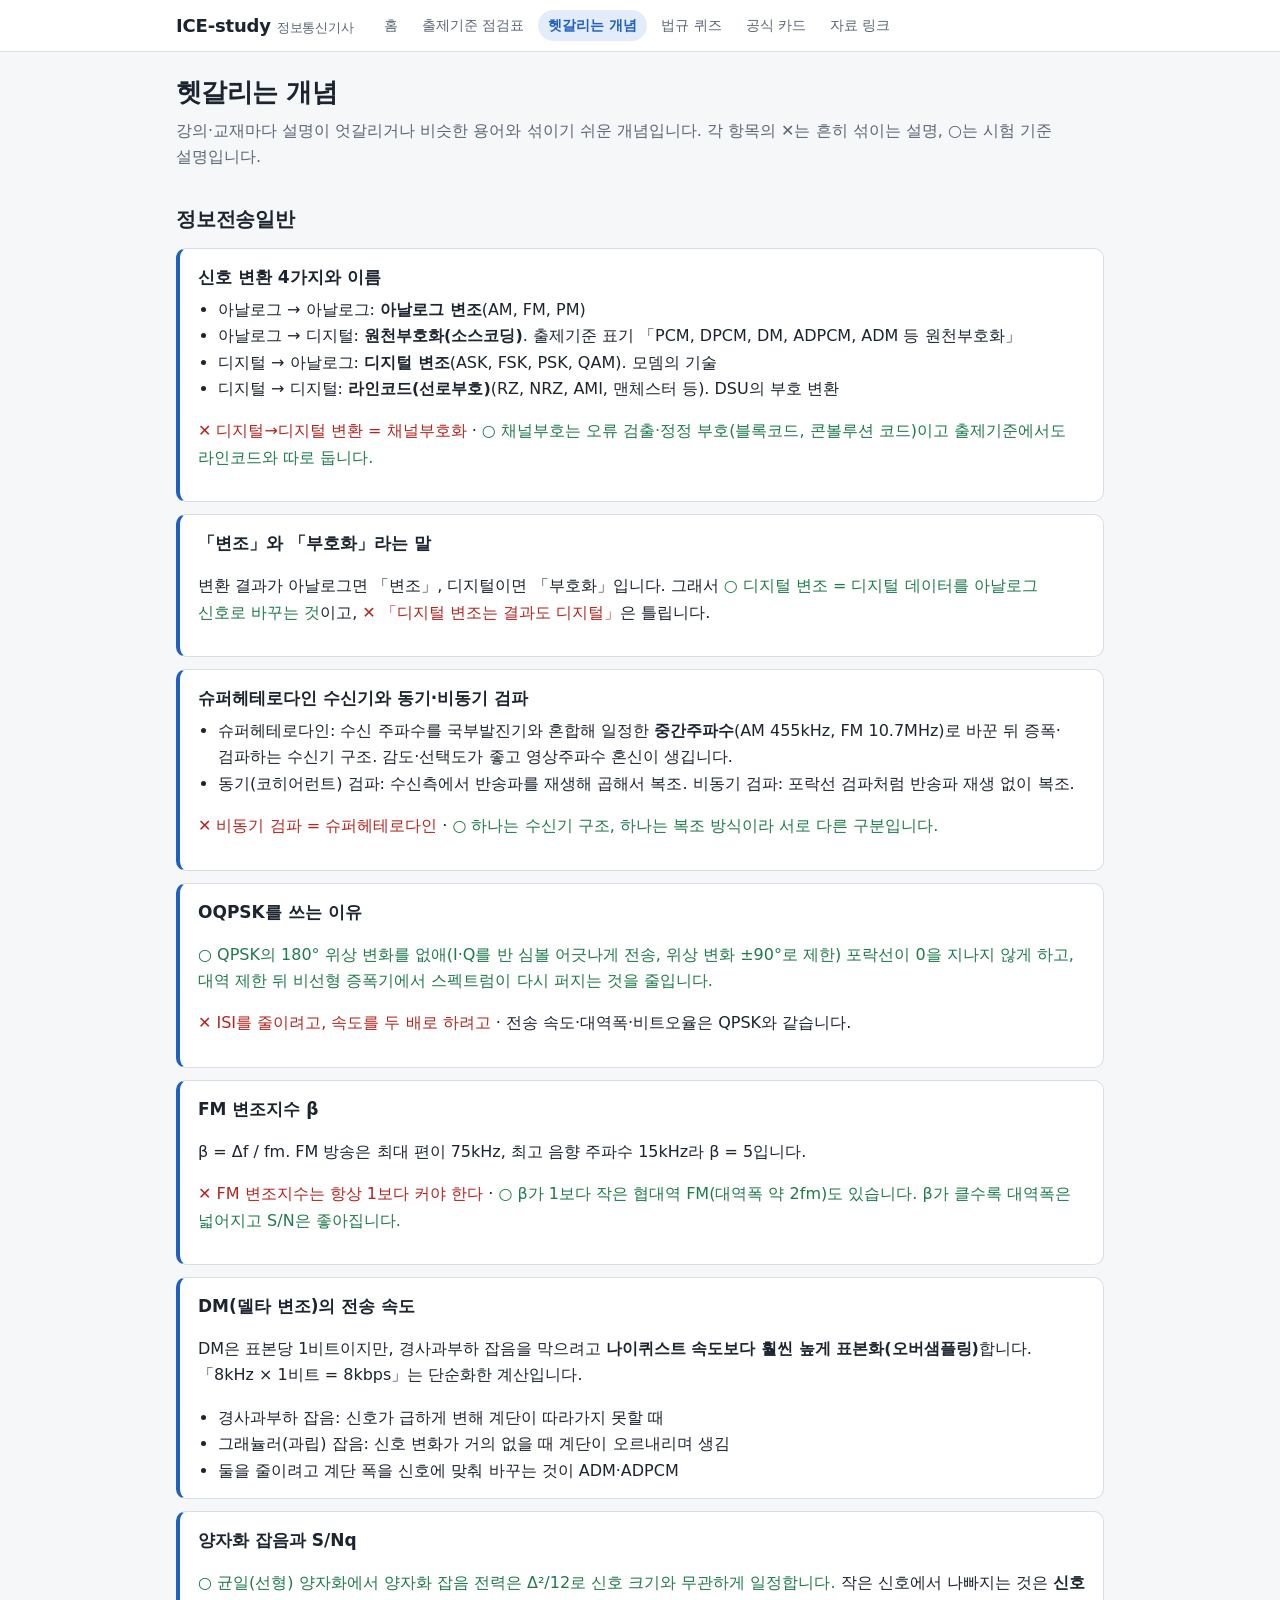
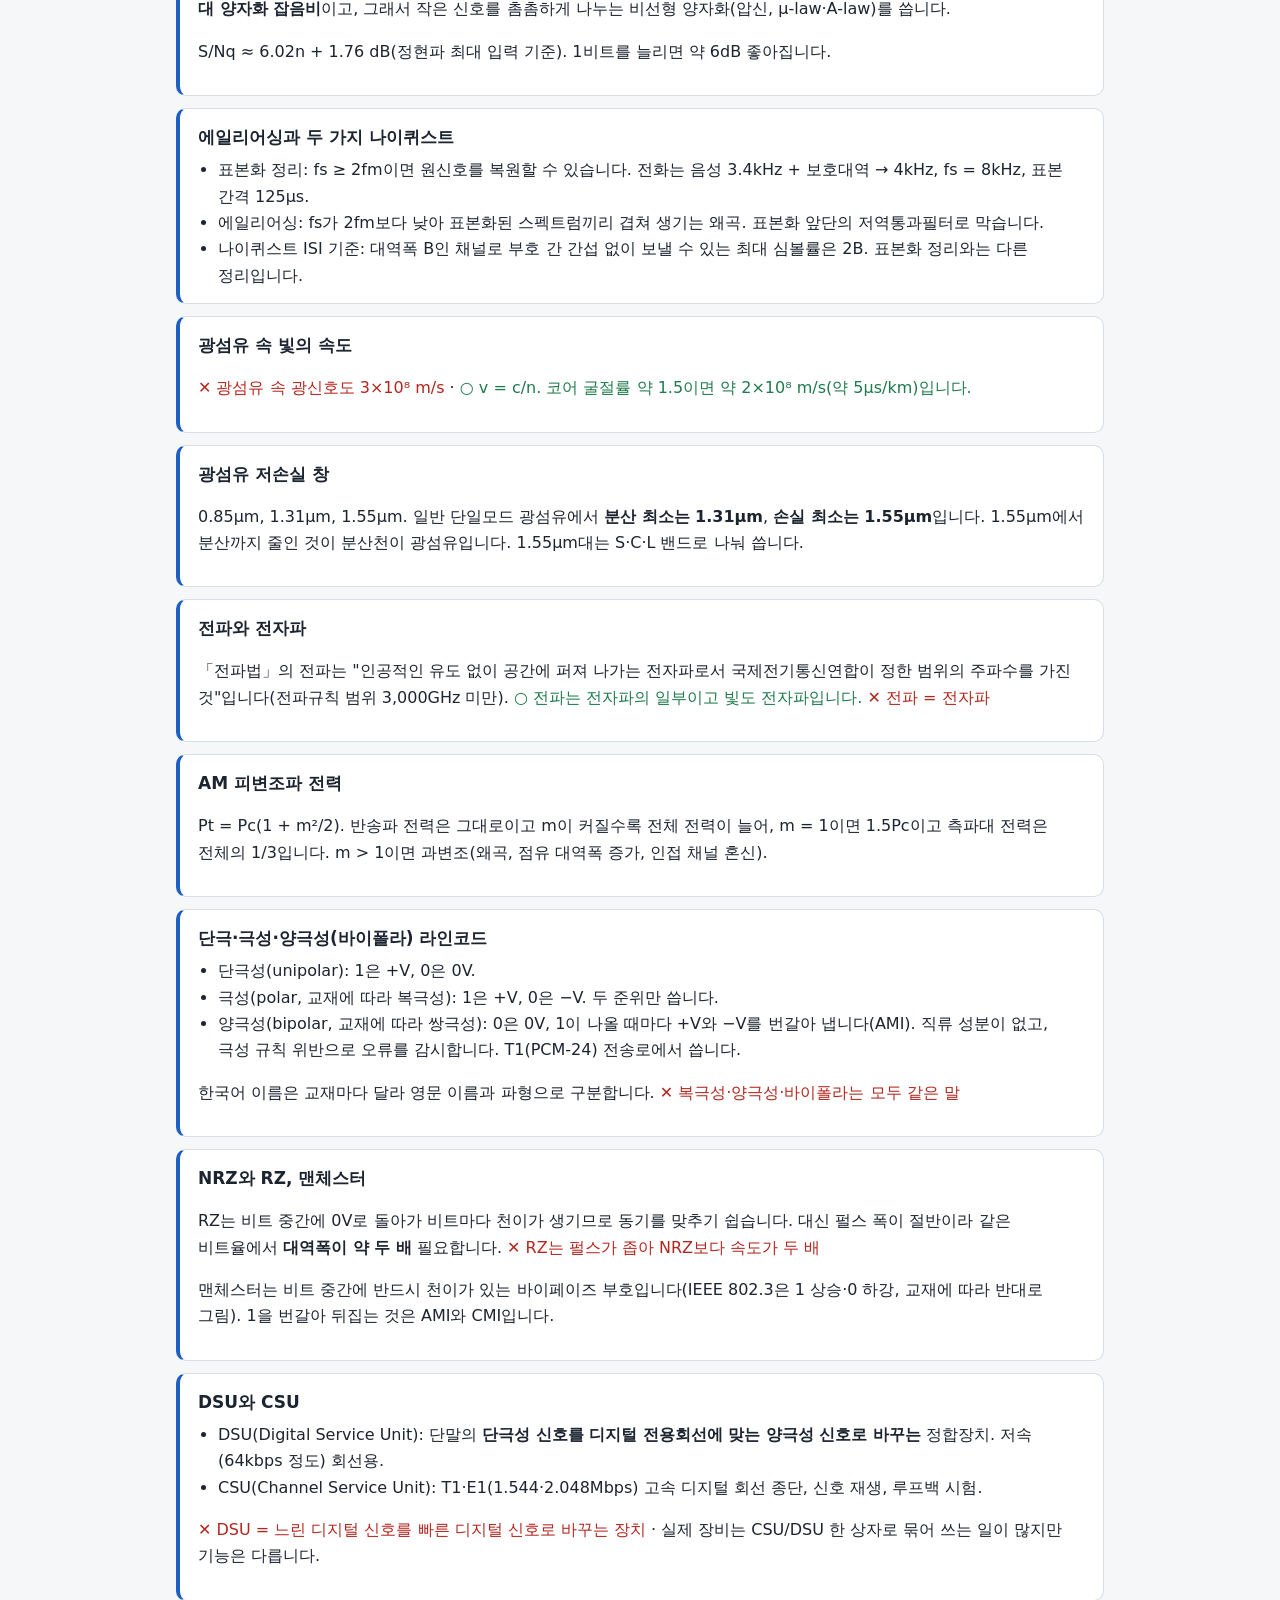
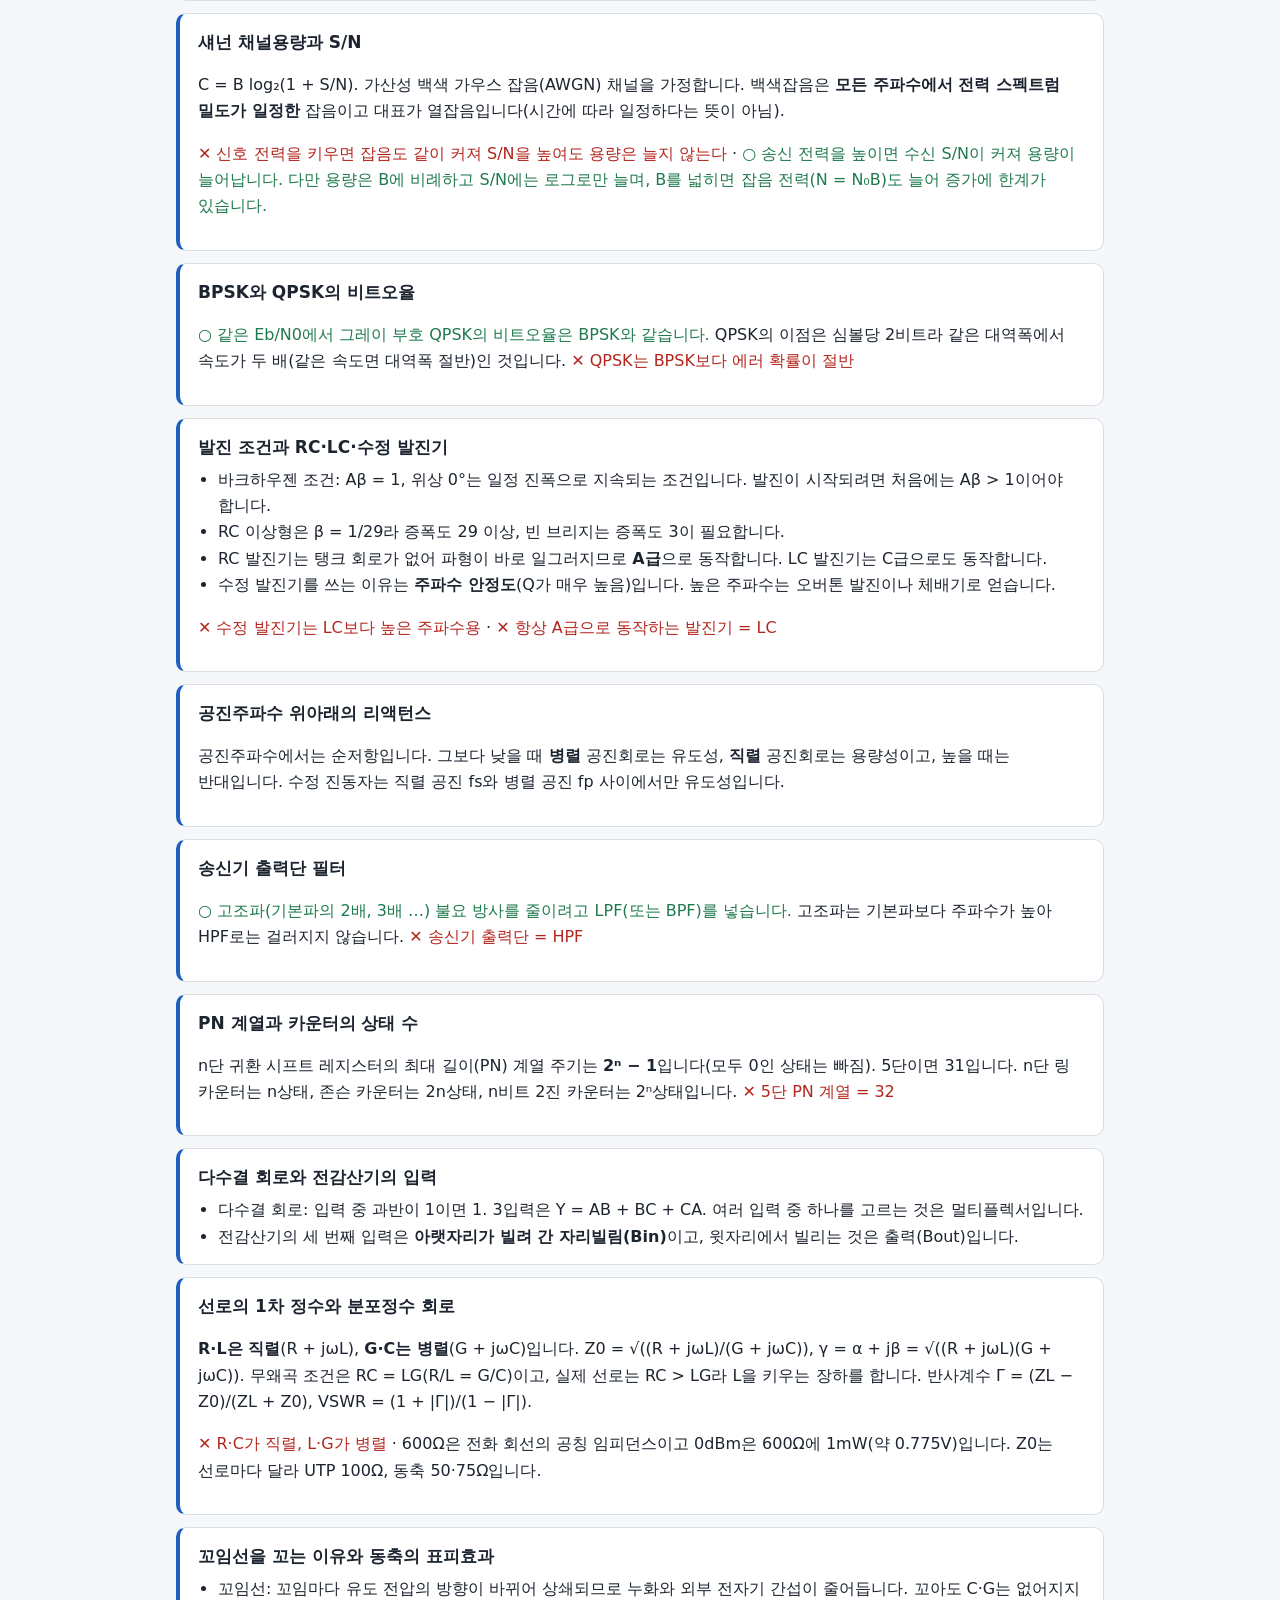
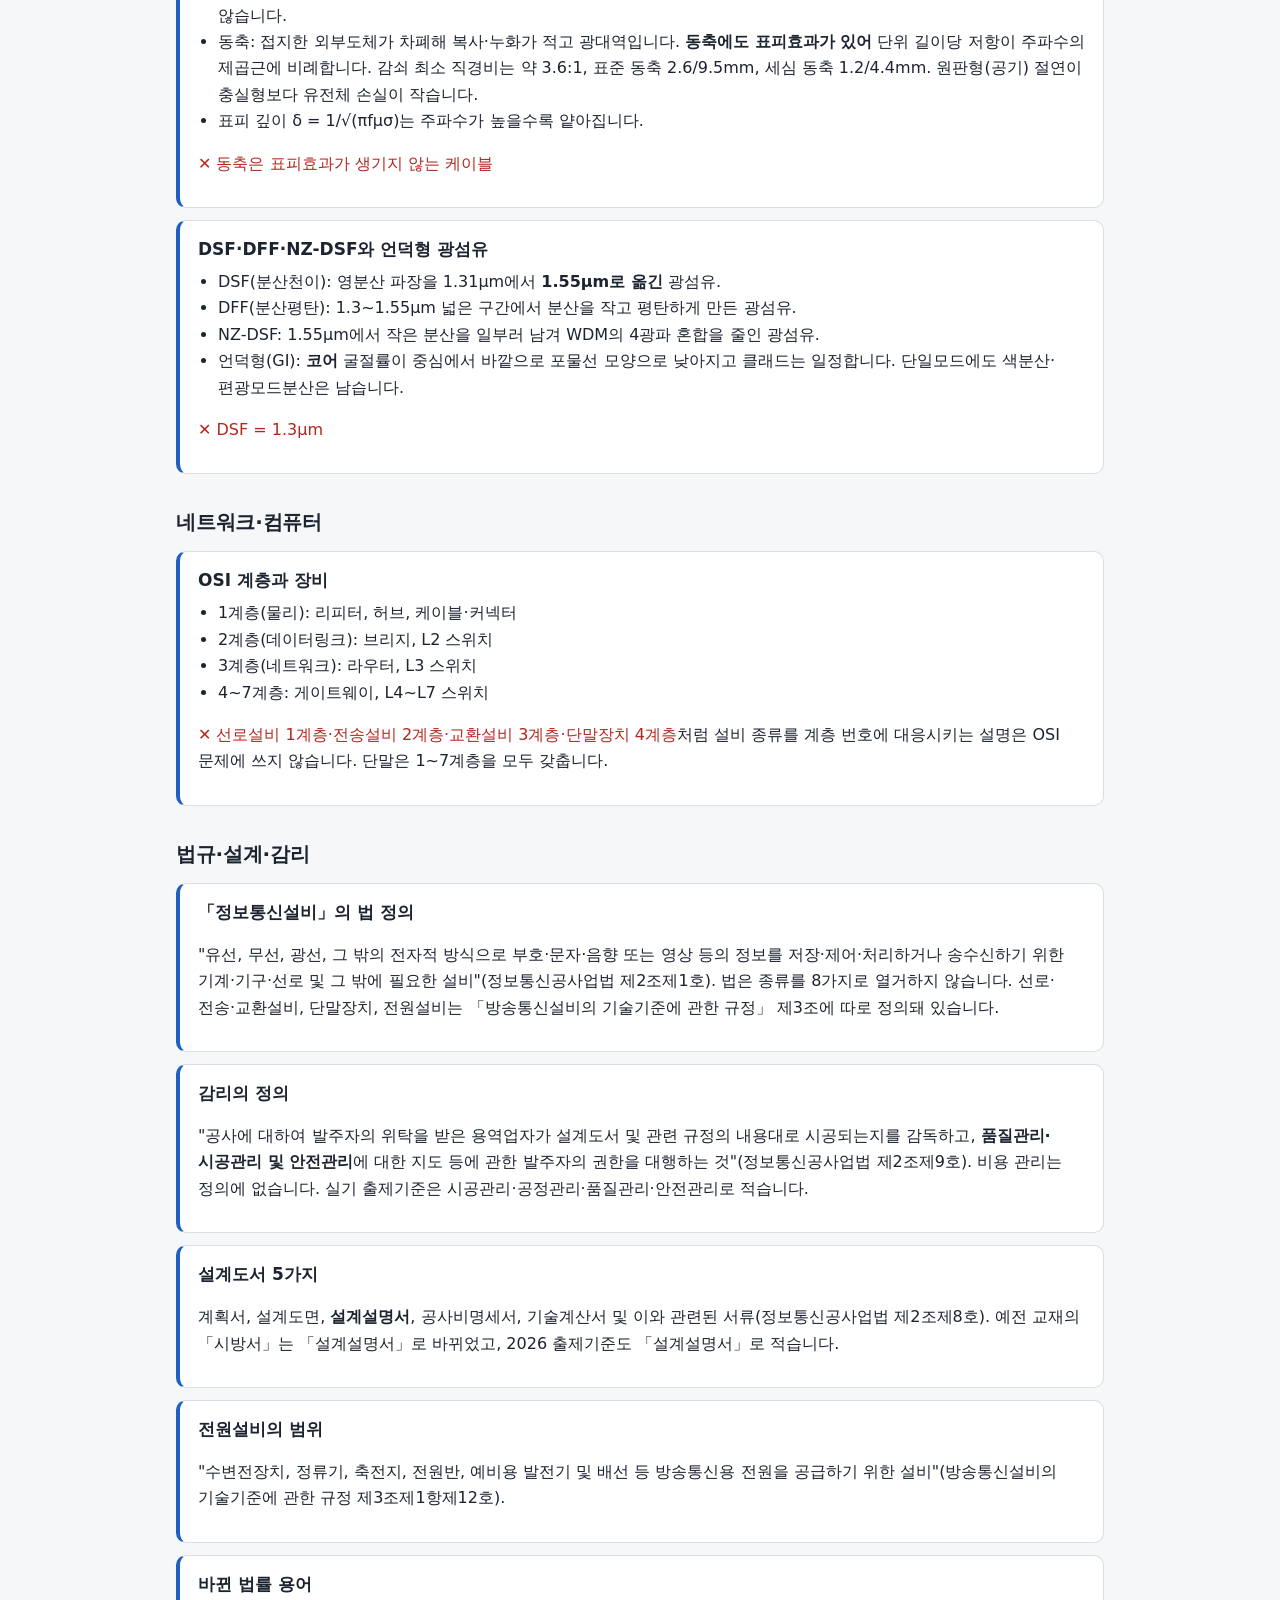
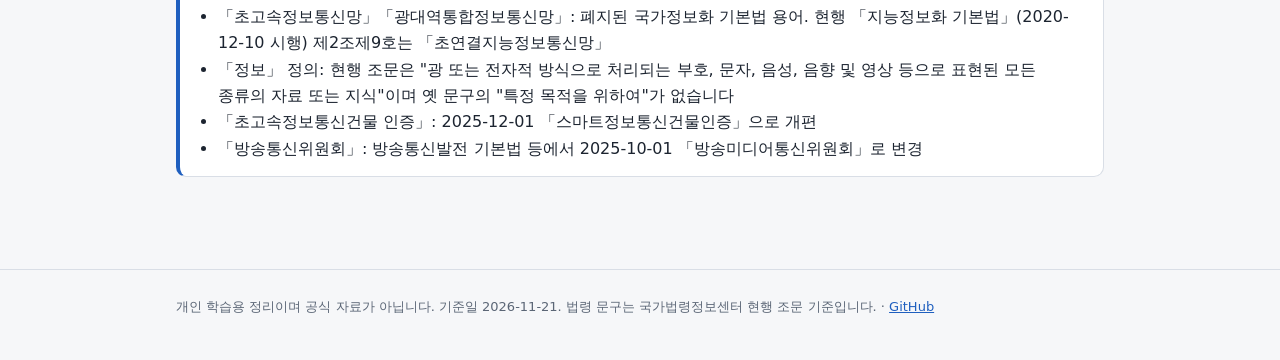
==== commit f497bf60: "헷갈리는 개념: 라인코드·발진기·선로·광섬유 카드 13개 추가 단극·극성·양극성, NRZ·RZ·맨체스터, DSU·CSU, 섀넌 용량과 S/N, QPSK 비트오율, 발진 조건, 공진" ====
--- a/concepts.html
+++ b/concepts.html
@@ -253,7 +253,7 @@
 </main>
 
 <footer class="site"><div class="site-inner">
-  개인 학습용 정리이며 공식 자료가 아닙니다. 기준일 2026-11-08. 법령 문구는 국가법령정보센터 현행 조문 기준입니다.
+  개인 학습용 정리이며 공식 자료가 아닙니다. 기준일 2026-11-21. 법령 문구는 국가법령정보센터 현행 조문 기준입니다.
   · <a href="https://github.com/sumilee-phd/ICE-study">GitHub</a>
 </div></footer>
 </body>
